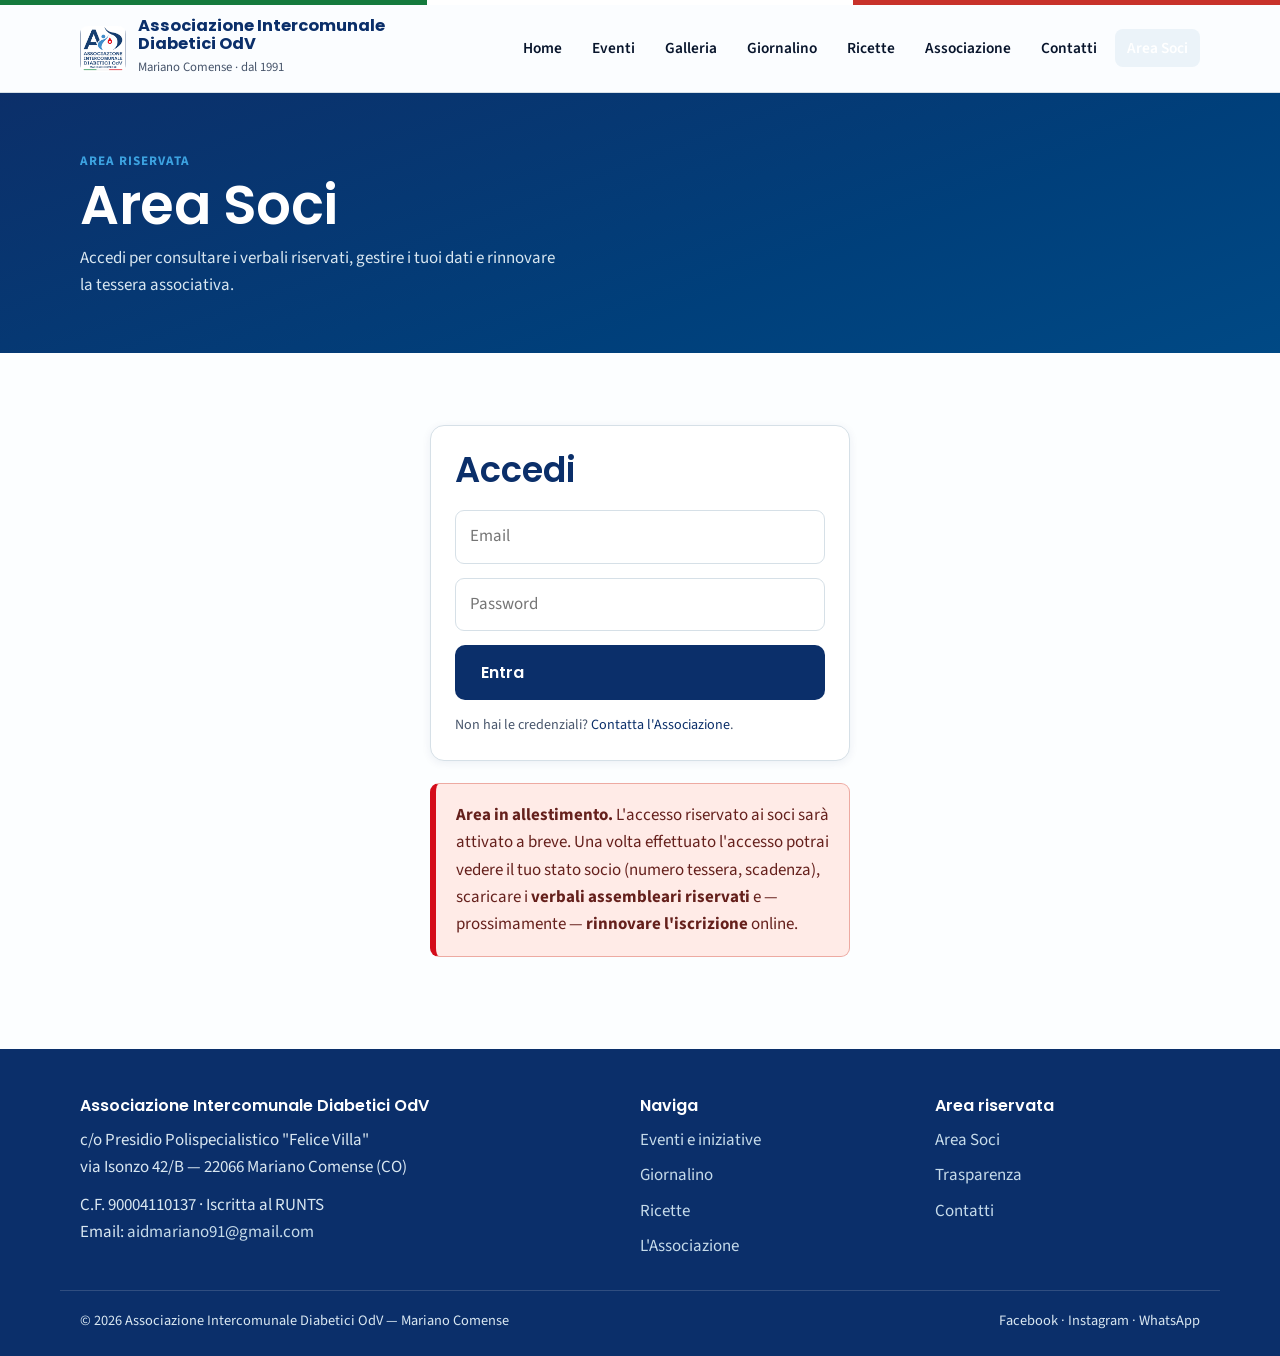
==== pages/area-soci.html @ 32b191d2 "Add files via upload" ====
<!doctype html>
<html lang="it">
<head>
<meta charset="utf-8">
<meta name="viewport" content="width=device-width, initial-scale=1">
<title>Area Soci — AID Mariano Comense</title>
<meta name="description" content="Area riservata ai soci dell'Associazione Intercomunale Diabetici OdV di Mariano Comense.">
<link rel="icon" href="../assets/logo.png">
<link rel="preconnect" href="https://fonts.googleapis.com"><link rel="preconnect" href="https://fonts.gstatic.com" crossorigin>
<link href="https://fonts.googleapis.com/css2?family=Poppins:wght@500;600;700&family=Source+Sans+3:wght@400;600;700&display=swap" rel="stylesheet">
<link rel="stylesheet" href="../css/style.css">
</head>
<body data-page="area">

<section class="page-head">
  <div class="container">
    <span class="eyebrow" style="color:var(--secondary)">Area riservata</span>
    <h1>Area Soci</h1>
    <p>Accedi per consultare i verbali riservati, gestire i tuoi dati e rinnovare la tessera associativa.</p>
  </div>
</section>

<section class="section">
  <div class="container" style="max-width:460px">
    <form class="contact" onsubmit="event.preventDefault();alert('Accesso in arrivo: l\'area riservata sarà attivata a breve.');">
      <h2 style="margin-bottom:6px">Accedi</h2>
      <input type="email" placeholder="Email" required>
      <input type="password" placeholder="Password" required>
      <button class="btn btn--primary" type="submit">Entra</button>
      <small style="color:var(--muted-fg)">Non hai le credenziali? <a href="contatti.html">Contatta l'Associazione</a>.</small>
    </form>

    <div class="notice mt-m">
      <strong>Area in allestimento.</strong> L'accesso riservato ai soci sarà attivato a breve. Una volta effettuato l'accesso potrai vedere il tuo stato socio (numero tessera, scadenza), scaricare i <strong>verbali assembleari riservati</strong> e — prossimamente — <strong>rinnovare l'iscrizione</strong> online.
    </div>
  </div>
</section>

<!-- Predisposizione tecnica (Fase 2): autenticazione e dati soci via Supabase.
     Verranno aggiunti qui il client Supabase e la dashboard socio. -->
<script src="../js/layout.js"></script>
</body>
</html>
---- css/style.css ----
/* ============================================================
   AID Mariano — Design System
   Palette e font ripresi fedelmente dal sito attuale.
   ============================================================ */

:root {
  /* Colori (oklch, identici al sito attuale) */
  --primary: oklch(32% .11 260);        /* blu scuro */
  --primary-hover: oklch(27% .11 260);
  --secondary: oklch(68% .13 240);      /* azzurro */
  --accent-red: oklch(55% .22 27);      /* rosso accento/scadenze */
  --bg: oklch(99.5% .003 240);
  --surface: #ffffff;
  --text: oklch(20% .05 260);
  --muted: oklch(96% .012 240);
  --muted-fg: oklch(45% .04 260);
  --border: oklch(90% .015 240);
  --ring: oklch(55% .13 240);

  /* Tricolore (accento istituzionale) */
  --green: #157a3d;
  --white: #ffffff;
  --red: #c8322b;

  --radius: 14px;
  --radius-sm: 9px;
  --shadow: 0 8px 30px oklch(32% .11 260 / .10);
  --shadow-sm: 0 2px 10px oklch(32% .11 260 / .07);
  --maxw: 1160px;
  --font-body: "Source Sans 3", system-ui, -apple-system, "Segoe UI", Roboto, sans-serif;
  --font-head: "Poppins", var(--font-body);
}

* { box-sizing: border-box; margin: 0; padding: 0; }
html { scroll-behavior: smooth; }
body {
  font-family: var(--font-body);
  color: var(--text);
  background: var(--bg);
  line-height: 1.6;
  font-size: 1.06rem;           /* leggibile anche per utenti anziani */
  -webkit-font-smoothing: antialiased;
}
img { max-width: 100%; display: block; }
a { color: var(--primary); text-decoration: none; }
h1, h2, h3, h4 { font-family: var(--font-head); font-weight: 600; line-height: 1.15; color: var(--primary); }
h1 { font-size: clamp(2.1rem, 4.5vw, 3.4rem); letter-spacing: -.5px; }
h2 { font-size: clamp(1.6rem, 3vw, 2.2rem); }
h3 { font-size: 1.25rem; }
.container { max-width: var(--maxw); margin: 0 auto; padding: 0 20px; }
.section { padding: 72px 0; }
.section--muted { background: var(--muted); }
.eyebrow { color: var(--secondary); font-weight: 700; text-transform: uppercase; letter-spacing: 1px; font-size: .82rem; }
.lead { font-size: 1.18rem; color: var(--muted-fg); max-width: 65ch; }

/* Tricolore bar */
.tricolor { height: 5px; display: flex; }
.tricolor span { flex: 1; }
.tricolor span:nth-child(1){ background: var(--green); }
.tricolor span:nth-child(2){ background: var(--white); }
.tricolor span:nth-child(3){ background: var(--red); }

/* ---------- Buttons ---------- */
.btn { display: inline-flex; align-items: center; gap: 8px; font-family: var(--font-head);
  font-weight: 600; padding: 13px 24px; border-radius: 10px; border: 2px solid transparent;
  cursor: pointer; font-size: 1rem; transition: .18s; }
.btn--primary { background: var(--primary); color: #fff; }
.btn--primary:hover { background: var(--primary-hover); }
.btn--ghost { background: transparent; color: var(--primary); border-color: var(--border); }
.btn--ghost:hover { border-color: var(--primary); }
.btn--light { background:#fff; color: var(--primary); }
.btn--red { background: var(--accent-red); color:#fff; }

/* ---------- Header / Nav ---------- */
.site-header { position: sticky; top: 0; z-index: 50; background: oklch(99.5% .003 240 / .9);
  backdrop-filter: blur(8px); border-bottom: 1px solid var(--border); }
.nav { display: flex; align-items: center; justify-content: space-between; gap: 20px; padding: 12px 20px; max-width: var(--maxw); margin: 0 auto; }
.brand { display: flex; align-items: center; gap: 12px; }
.brand img { width: 46px; height: 46px; border-radius: 8px; object-fit: cover; }
.brand b { font-family: var(--font-head); color: var(--primary); font-size: 1.02rem; line-height: 1.1; display: block; }
.brand small { color: var(--muted-fg); font-size: .8rem; }
.nav-links { display: flex; align-items: center; gap: 6px; list-style: none; }
.nav-links a { padding: 8px 12px; border-radius: 8px; font-weight: 600; color: var(--text); font-size: .96rem; white-space: nowrap; }
.nav-links a:hover, .nav-links a.active { background: var(--muted); color: var(--primary); }
.nav-cta { background: var(--primary); color:#fff !important; }
.nav-cta:hover { background: var(--primary-hover) !important; }
.nav-toggle { display: none; background: none; border: none; cursor: pointer; padding: 8px; }
.nav-toggle span { display: block; width: 24px; height: 2px; background: var(--primary); margin: 5px 0; transition: .2s; }

@media (max-width: 900px) {
  .nav-toggle { display: block; }
  .nav-links { position: fixed; inset: 64px 0 auto 0; flex-direction: column; align-items: stretch;
    background: #fff; padding: 12px 20px; border-bottom: 1px solid var(--border); box-shadow: var(--shadow);
    transform: translateY(-120%); transition: .25s; }
  .nav-links.open { transform: translateY(0); }
  .nav-links a { padding: 12px; }
}

/* ---------- Hero ---------- */
.hero { background: linear-gradient(160deg, var(--primary), oklch(38% .12 250)); color: #fff; }
.hero-grid { display: grid; grid-template-columns: 1.1fr .9fr; gap: 48px; align-items: center; padding: 70px 0; }
.hero h1 { color: #fff; }
.hero .lead { color: oklch(92% .02 240); }
.badge { display: inline-flex; align-items: center; gap: 8px; background: oklch(100% 0 0 / .14);
  padding: 7px 15px; border-radius: 999px; font-weight: 600; font-size: .92rem; margin-bottom: 18px; }
.hero-actions { display: flex; gap: 14px; flex-wrap: wrap; margin-top: 26px; }
.hero-logo { background:#fff; border-radius: var(--radius); padding: 20px; box-shadow: var(--shadow); }
.hero-logo img { border-radius: 8px; }
@media (max-width: 860px){ .hero-grid { grid-template-columns: 1fr; text-align: center; }
  .hero-actions { justify-content: center; } .badge { margin-inline: auto; } }

/* ---------- Stats ---------- */
.stats { display: grid; grid-template-columns: repeat(4, 1fr); gap: 18px; }
.stat { background: var(--surface); border: 1px solid var(--border); border-radius: var(--radius);
  padding: 26px; text-align: center; box-shadow: var(--shadow-sm); }
.stat b { font-family: var(--font-head); font-size: 2rem; color: var(--secondary); display: block; }
.stat span { color: var(--muted-fg); font-weight: 600; }
@media (max-width: 720px){ .stats { grid-template-columns: repeat(2, 1fr); } }

/* ---------- News box ---------- */
.newsbox { background: var(--surface); border: 1px solid var(--border); border-left: 6px solid var(--accent-red);
  border-radius: var(--radius); padding: 30px; box-shadow: var(--shadow); display: grid; gap: 12px; }
.newsbox .tag { color: var(--accent-red); font-weight: 700; text-transform: uppercase; letter-spacing: .5px; font-size: .8rem; }

/* ---------- Cards grid ---------- */
.grid { display: grid; gap: 22px; }
.grid--3 { grid-template-columns: repeat(3, 1fr); }
.grid--2 { grid-template-columns: repeat(2, 1fr); }
.grid--4 { grid-template-columns: repeat(4, 1fr); }
@media (max-width: 900px){ .grid--3, .grid--4 { grid-template-columns: repeat(2,1fr); } }
@media (max-width: 620px){ .grid--2, .grid--3, .grid--4 { grid-template-columns: 1fr; } }
.card { background: var(--surface); border: 1px solid var(--border); border-radius: var(--radius);
  overflow: hidden; box-shadow: var(--shadow-sm); display: flex; flex-direction: column; transition: .2s; }
.card:hover { box-shadow: var(--shadow); transform: translateY(-3px); }
.card .card-body { padding: 22px; display: flex; flex-direction: column; gap: 10px; flex: 1; }
.card .date { color: var(--secondary); font-weight: 700; font-size: .9rem; }
.card h3 { color: var(--primary); }
.card .card-foot { margin-top: auto; }

/* ---------- Person (direttivo) ---------- */
.people { display: grid; grid-template-columns: repeat(4, 1fr); gap: 22px; }
@media (max-width: 900px){ .people { grid-template-columns: repeat(2,1fr);} }
@media (max-width: 520px){ .people { grid-template-columns: 1fr;} }
.person { background: var(--surface); border:1px solid var(--border); border-radius: var(--radius); overflow:hidden; text-align:center; box-shadow: var(--shadow-sm); }
.person img { width: 100%; aspect-ratio: 1/1; object-fit: cover; background: var(--muted); }
.person .p-body { padding: 16px; }
.person .role { color: var(--accent-red); font-weight: 700; font-size: .82rem; text-transform: uppercase; letter-spacing:.4px; }
.person b { display:block; color: var(--primary); font-family: var(--font-head); margin-top: 3px; }
.council { display:flex; flex-wrap:wrap; gap: 10px; justify-content:center; margin-top: 10px; }
.council li { list-style:none; background: var(--muted); border-radius: 999px; padding: 8px 16px; font-weight:600; color: var(--primary); }

/* ---------- Contact / info ---------- */
.info-grid { display:grid; grid-template-columns: 1fr 1fr; gap: 30px; }
@media (max-width: 820px){ .info-grid { grid-template-columns: 1fr; } }
.info-list { list-style:none; display:grid; gap: 14px; }
.info-list li { display:flex; gap: 12px; align-items:flex-start; }
.info-list .k { color: var(--secondary); font-weight:700; min-width: 120px; }
form.contact { display:grid; gap: 14px; background: var(--surface); border:1px solid var(--border); border-radius: var(--radius); padding: 24px; box-shadow: var(--shadow-sm); }
form.contact input, form.contact textarea { font: inherit; padding: 12px 14px; border:1px solid var(--border); border-radius: 9px; background:#fff; }
form.contact input:focus, form.contact textarea:focus { outline: 2px solid var(--ring); border-color: var(--ring); }

/* ---------- Notice / disclaimer ---------- */
.notice { background: oklch(96% .03 27); border:1px solid oklch(80% .08 27); border-left: 6px solid var(--accent-red);
  border-radius: var(--radius-sm); padding: 18px 20px; color: oklch(35% .10 27); }

/* ---------- Page header ---------- */
.page-head { background: linear-gradient(160deg, var(--primary), oklch(40% .12 250)); color:#fff; padding: 54px 0; }
.page-head h1 { color:#fff; } .page-head p { color: oklch(92% .02 240); max-width: 60ch; margin-top: 8px; }

/* ---------- Footer ---------- */
.site-footer { background: var(--primary); color: oklch(92% .02 240); padding: 48px 0 24px; margin-top: 20px; }
.foot-grid { display:grid; grid-template-columns: 2fr 1fr 1fr; gap: 30px; }
@media (max-width: 760px){ .foot-grid { grid-template-columns: 1fr; } }
.site-footer h4 { color:#fff; margin-bottom: 12px; font-size: 1rem; }
.site-footer a { color: oklch(88% .03 240); }
.site-footer a:hover { color:#fff; }
.foot-links { list-style:none; display:grid; gap: 8px; }
.foot-bottom { border-top: 1px solid oklch(100% 0 0 / .15); margin-top: 30px; padding-top: 18px; font-size: .9rem; display:flex; justify-content: space-between; flex-wrap: wrap; gap: 10px; }

.prose { max-width: 72ch; }
.prose p { margin-bottom: 16px; }
.mt-s{margin-top:10px} .mt-m{margin-top:22px} .center{text-align:center}
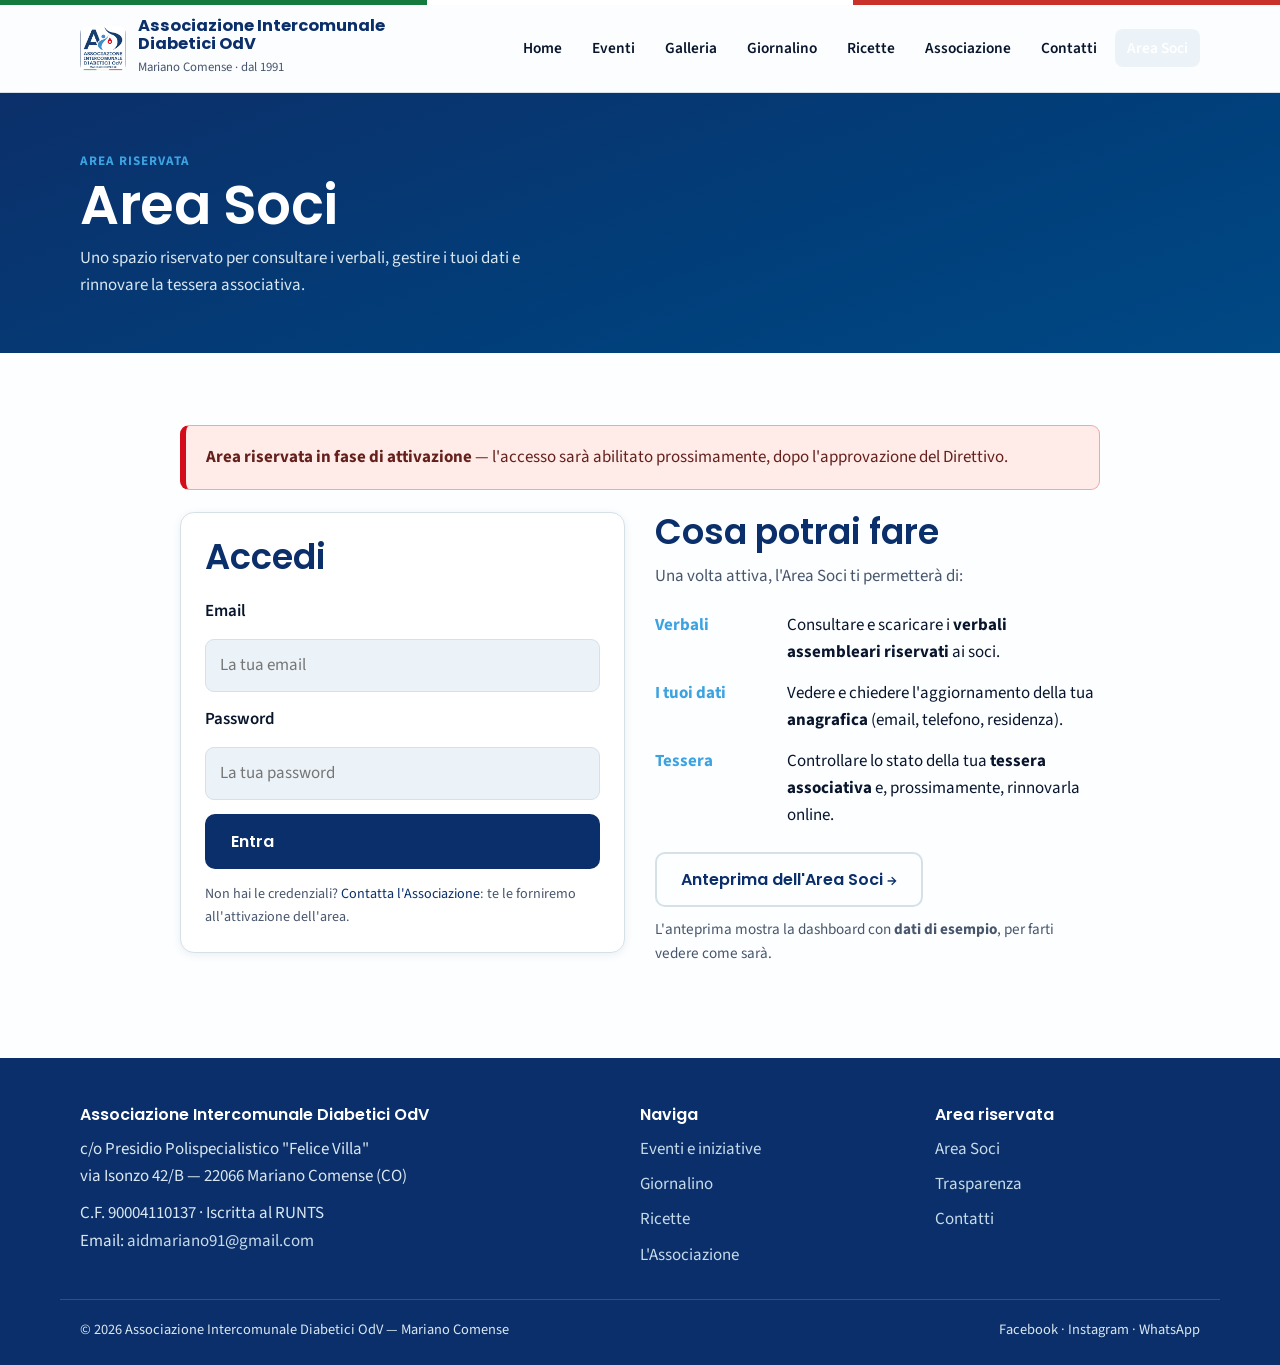
==== commit 54670c28: "Area Soci: UX/UI completa in anteprima con login disattivato (in attesa del Direttivo) - Gate di acc" ====
--- a/pages/area-soci.html
+++ b/pages/area-soci.html
@@ -1,4 +1,27 @@
 <!doctype html>
+<!-- ============================================================
+     AREA SOCI — USER FLOW (v1, anteprima — login DISATTIVATO)
+
+     Flusso previsto per il socio:
+       1. Socio → pagina Area Soci (questa pagina, gate di accesso)
+       2. Login email + password → OGGI DISATTIVATO in attesa di
+          approvazione del Direttivo (campi disabilitati, nessuna
+          chiamata di autenticazione)
+       3. Dashboard socio (oggi visitabile solo come ANTEPRIMA con
+          dati di esempio: area-soci-dashboard.html)
+       4. Dalla dashboard: tessera → dati personali → verbali
+          riservati → rinnovo tessera → esci
+
+     Passi futuri previsti (Fase 2, dopo approvazione del Direttivo):
+       - Autenticazione email/password con Supabase Auth
+         (progetto AIDMariano_Soci; nel client solo la anon key
+         pubblica, mai service_role)
+       - Policy RLS sulla tabella public.soci: "ogni socio vede
+         solo i propri dati" (oggi RLS attiva senza policy = bloccata)
+       - Collegamento soci.user_id → auth.users
+
+     Dettagli completi: docs/area-soci-flow.md
+     ============================================================ -->
 <html lang="it">
 <head>
 <meta charset="utf-8">
@@ -16,28 +39,55 @@
   <div class="container">
     <span class="eyebrow" style="color:var(--secondary)">Area riservata</span>
     <h1>Area Soci</h1>
-    <p>Accedi per consultare i verbali riservati, gestire i tuoi dati e rinnovare la tessera associativa.</p>
+    <p>Uno spazio riservato per consultare i verbali, gestire i tuoi dati e rinnovare la tessera associativa.</p>
   </div>
 </section>
 
 <section class="section">
-  <div class="container" style="max-width:460px">
-    <form class="contact" onsubmit="event.preventDefault();alert('Accesso in arrivo: l\'area riservata sarà attivata a breve.');">
-      <h2 style="margin-bottom:6px">Accedi</h2>
-      <input type="email" placeholder="Email" required>
-      <input type="password" placeholder="Password" required>
-      <button class="btn btn--primary" type="submit">Entra</button>
-      <small style="color:var(--muted-fg)">Non hai le credenziali? <a href="contatti.html">Contatta l'Associazione</a>.</small>
-    </form>
+  <div class="container" style="max-width:960px">
 
-    <div class="notice mt-m">
-      <strong>Area in allestimento.</strong> L'accesso riservato ai soci sarà attivato a breve. Una volta effettuato l'accesso potrai vedere il tuo stato socio (numero tessera, scadenza), scaricare i <strong>verbali assembleari riservati</strong> e — prossimamente — <strong>rinnovare l'iscrizione</strong> online.
+    <div class="notice" role="status">
+      <strong>Area riservata in fase di attivazione</strong> — l'accesso sarà abilitato prossimamente, dopo l'approvazione del Direttivo.
+    </div>
+
+    <div class="info-grid mt-m" style="align-items:start">
+
+      <form class="contact" novalidate>
+        <h2 style="margin-bottom:6px">Accedi</h2>
+        <label for="login-email" style="font-weight:600">Email</label>
+        <input id="login-email" type="email" placeholder="La tua email" autocomplete="username" disabled>
+        <label for="login-password" style="font-weight:600">Password</label>
+        <input id="login-password" type="password" placeholder="La tua password" autocomplete="current-password" disabled>
+        <button class="btn btn--primary" type="button" id="login-btn" aria-describedby="login-msg">Entra</button>
+        <p class="form-msg" id="login-msg" role="status" aria-live="polite">Area non ancora attiva: l'accesso sarà abilitato dopo l'approvazione del Direttivo.</p>
+        <small style="color:var(--muted-fg)">Non hai le credenziali? <a href="contatti.html">Contatta l'Associazione</a>: te le forniremo all'attivazione dell'area.</small>
+      </form>
+
+      <div>
+        <h2>Cosa potrai fare</h2>
+        <p class="mt-s" style="color:var(--muted-fg)">Una volta attiva, l'Area Soci ti permetterà di:</p>
+        <ul class="info-list mt-m">
+          <li><span class="k">Verbali</span><span>Consultare e scaricare i <strong>verbali assembleari riservati</strong> ai soci.</span></li>
+          <li><span class="k">I tuoi dati</span><span>Vedere e chiedere l'aggiornamento della tua <strong>anagrafica</strong> (email, telefono, residenza).</span></li>
+          <li><span class="k">Tessera</span><span>Controllare lo stato della tua <strong>tessera associativa</strong> e, prossimamente, rinnovarla online.</span></li>
+        </ul>
+        <div class="mt-m">
+          <a class="btn btn--ghost" href="area-soci-dashboard.html">Anteprima dell'Area Soci →</a>
+          <p class="mt-s" style="color:var(--muted-fg);font-size:.95rem">L'anteprima mostra la dashboard con <strong>dati di esempio</strong>, per farti vedere come sarà.</p>
+        </div>
+      </div>
+
     </div>
   </div>
 </section>
 
-<!-- Predisposizione tecnica (Fase 2): autenticazione e dati soci via Supabase.
-     Verranno aggiunti qui il client Supabase e la dashboard socio. -->
 <script src="../js/layout.js"></script>
+<script>
+// Login volutamente NON funzionante: nessuna chiamata di autenticazione.
+// Il pulsante mostra solo l'avviso "Area non ancora attiva".
+document.getElementById('login-btn').addEventListener('click', function () {
+  document.getElementById('login-msg').classList.add('show');
+});
+</script>
 </body>
 </html>
--- a/css/style.css
+++ b/css/style.css
@@ -163,6 +163,23 @@
 .notice { background: oklch(96% .03 27); border:1px solid oklch(80% .08 27); border-left: 6px solid var(--accent-red);
   border-radius: var(--radius-sm); padding: 18px 20px; color: oklch(35% .10 27); }
 
+/* ---------- Area Soci (anteprima, login disattivato) ---------- */
+.notice--info { background: oklch(96% .02 240); border-color: oklch(85% .05 240); border-left-color: var(--secondary); color: var(--primary); }
+.badge-status { display: inline-flex; align-items: center; gap: 6px; padding: 4px 14px; border-radius: 999px; font-weight: 700; font-size: .88rem; white-space: nowrap; }
+.badge-status--ok { background: oklch(94% .05 150); color: oklch(33% .09 150); }
+.badge-status--warn { background: oklch(95% .06 80); color: oklch(38% .09 60); }
+.btn[disabled], .btn[aria-disabled="true"] { opacity: .55; cursor: not-allowed; }
+.btn[disabled]:hover { background: var(--primary); }
+form.contact input[disabled] { background: var(--muted); color: var(--muted-fg); cursor: not-allowed; }
+.form-msg { display: none; background: oklch(96% .03 27); border: 1px solid oklch(80% .08 27); border-radius: var(--radius-sm); padding: 12px 14px; color: oklch(35% .10 27); font-weight: 600; }
+.form-msg.show { display: block; }
+.dash-list { list-style: none; display: grid; gap: 12px; }
+.dash-list li { display: flex; justify-content: space-between; gap: 12px; align-items: center; flex-wrap: wrap; border: 1px solid var(--border); border-radius: var(--radius-sm); padding: 12px 16px; background: var(--surface); }
+.dash-kv { list-style: none; display: grid; gap: 10px; }
+.dash-kv li { display: flex; gap: 12px; flex-wrap: wrap; }
+.dash-kv .k { color: var(--muted-fg); font-weight: 600; min-width: 130px; }
+.dash-kv .v { font-weight: 600; color: var(--text); }
+
 /* ---------- Page header ---------- */
 .page-head { background: linear-gradient(160deg, var(--primary), oklch(40% .12 250)); color:#fff; padding: 54px 0; }
 .page-head h1 { color:#fff; } .page-head p { color: oklch(92% .02 240); max-width: 60ch; margin-top: 8px; }
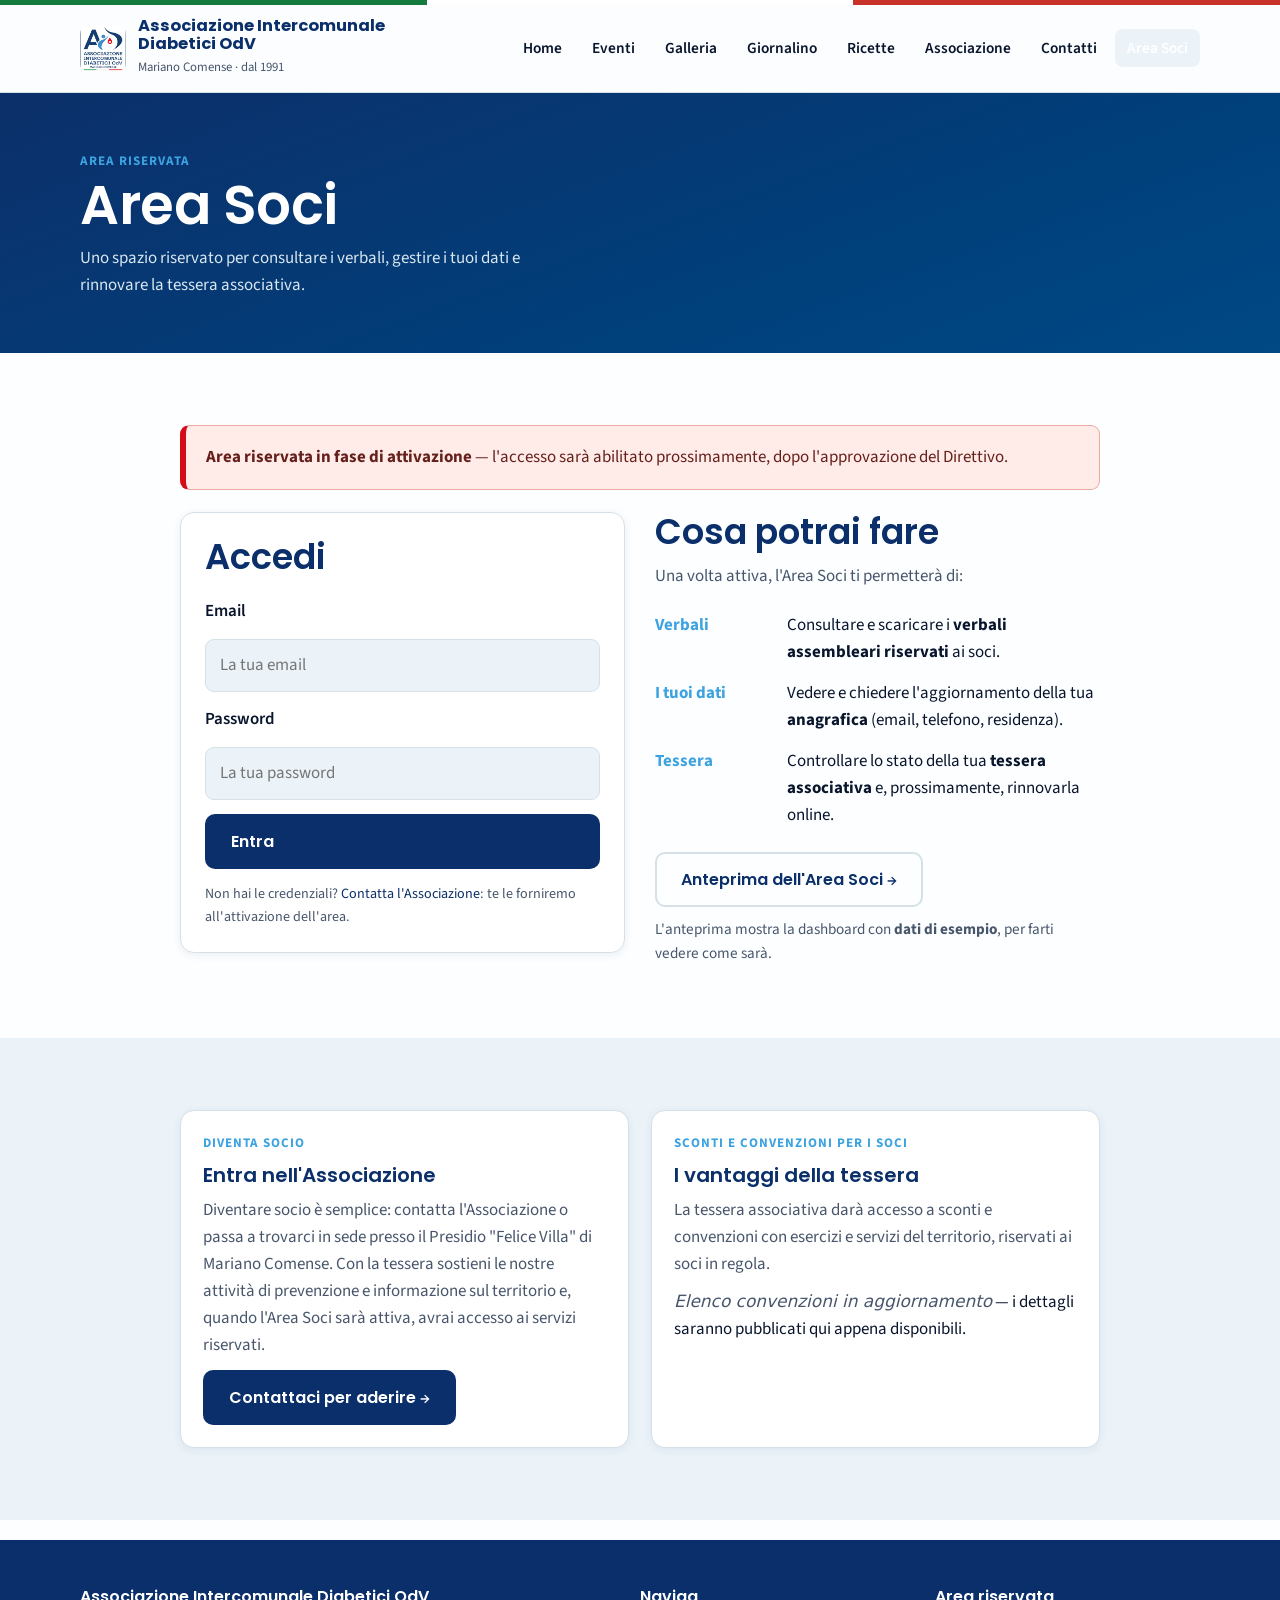
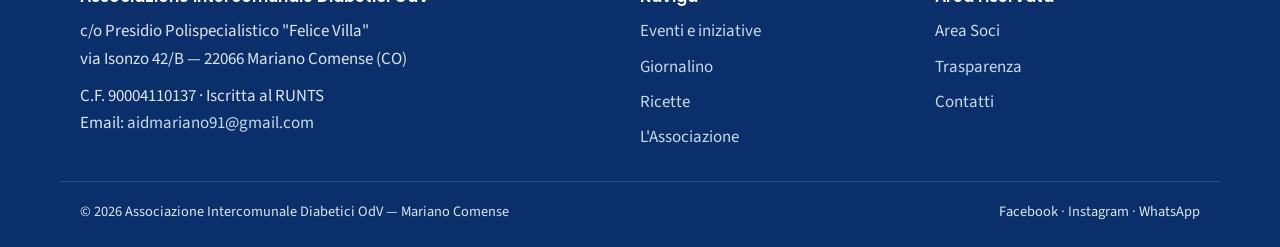
==== commit 41a4c7a6: "Giornalino riordinato, Ricette di Elly, sezioni info Area Soci, evento GMD 2026 - Giornalino: 12 edi" ====
--- a/pages/area-soci.html
+++ b/pages/area-soci.html
@@ -81,6 +81,34 @@
   </div>
 </section>
 
+<section class="section section--muted">
+  <div class="container" style="max-width:960px">
+    <div class="grid grid--2">
+
+      <div class="card">
+        <div class="card-body">
+          <span class="eyebrow">Diventa socio</span>
+          <h3>Entra nell'Associazione</h3>
+          <p style="color:var(--muted-fg)">Diventare socio è semplice: contatta l'Associazione o passa a trovarci in sede presso il Presidio "Felice Villa" di Mariano Comense. Con la tessera sostieni le nostre attività di prevenzione e informazione sul territorio e, quando l'Area Soci sarà attiva, avrai accesso ai servizi riservati.</p>
+          <div class="card-foot">
+            <a class="btn btn--primary" href="contatti.html">Contattaci per aderire →</a>
+          </div>
+        </div>
+      </div>
+
+      <div class="card">
+        <div class="card-body">
+          <span class="eyebrow">Sconti e convenzioni per i soci</span>
+          <h3>I vantaggi della tessera</h3>
+          <p style="color:var(--muted-fg)">La tessera associativa darà accesso a sconti e convenzioni con esercizi e servizi del territorio, riservati ai soci in regola.</p>
+          <p><em style="color:var(--muted-fg)">Elenco convenzioni in aggiornamento</em> — i dettagli saranno pubblicati qui appena disponibili.</p>
+        </div>
+      </div>
+
+    </div>
+  </div>
+</section>
+
 <script src="../js/layout.js"></script>
 <script>
 // Login volutamente NON funzionante: nessuna chiamata di autenticazione.
